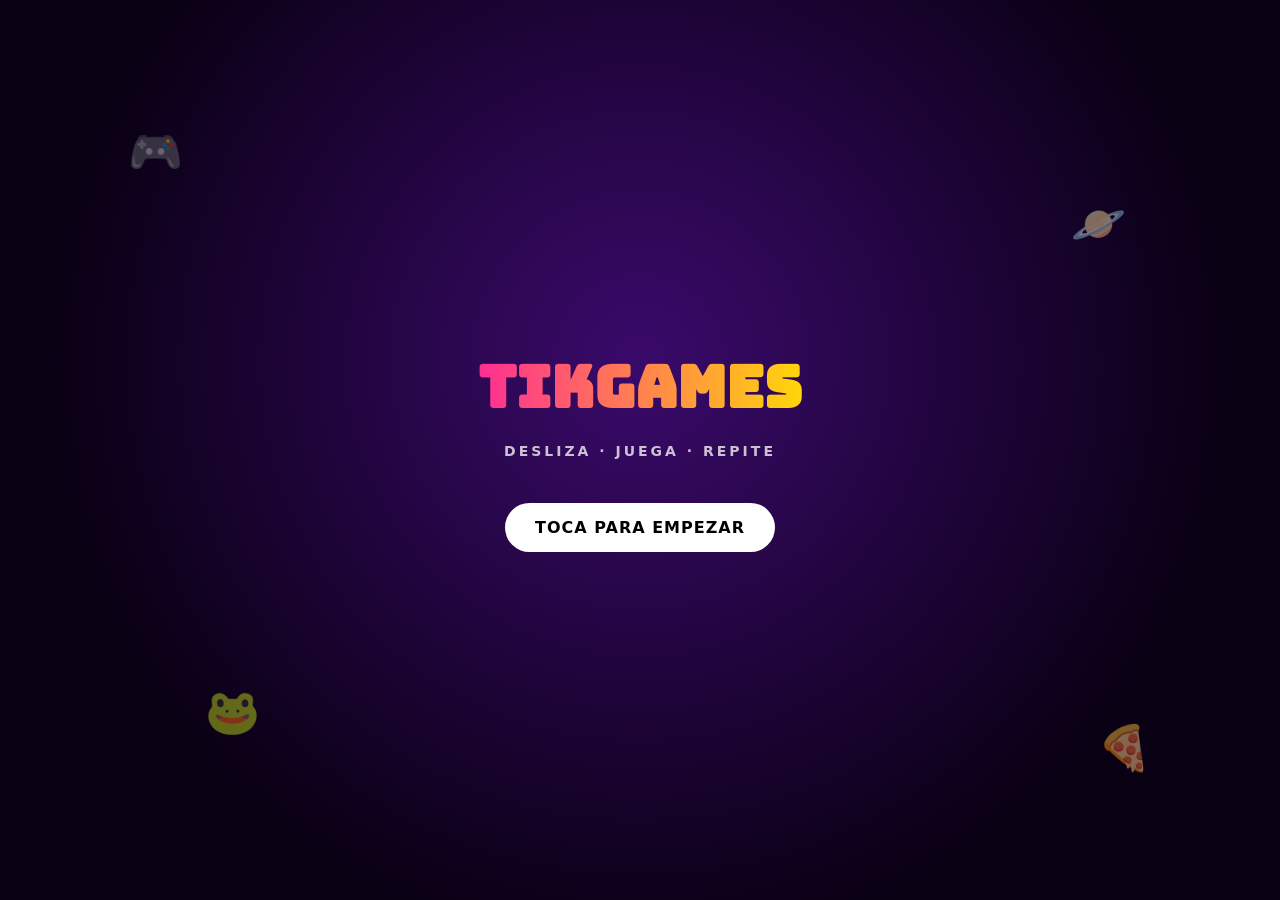
==== index.html @ 05e1e470 "TikGames: feed de 26 minijuegos con favoritos y música generativa Co-Authored-By: Claude Sonnet 5.5 " ====
<!doctype html>
<html lang="es">
<head>
<meta charset="utf-8">
<meta name="viewport" content="width=device-width,initial-scale=1,maximum-scale=1,user-scalable=no,viewport-fit=cover">
<meta name="theme-color" content="#000000">
<meta name="apple-mobile-web-app-capable" content="yes">
<meta name="mobile-web-app-capable" content="yes">
<title>TikGames</title>
<link rel="preconnect" href="https://fonts.googleapis.com">
<link rel="preconnect" href="https://fonts.gstatic.com" crossorigin>
<link href="https://fonts.googleapis.com/css2?family=Audiowide&family=Bangers&family=Black+Ops+One&family=Bowlby+One&family=Baloo+2:wght@800&family=Bungee&family=Caveat+Brush&family=Chewy&family=Cinzel:wght@900&family=Creepster&family=Dela+Gothic+One&family=Fredoka:wght@700&family=Lobster&family=Londrina+Solid:wght@900&family=Luckiest+Guy&family=Orbitron:wght@900&family=Pacifico&family=Patrick+Hand&family=Press+Start+2P&family=Righteous&family=Rye&family=Shrikhand&family=Silkscreen:wght@700&family=Sniglet:wght@800&family=Titan+One&family=VT323&family=Monoton&display=swap" rel="stylesheet">
<style>
*{box-sizing:border-box;margin:0;padding:0;-webkit-tap-highlight-color:transparent;-webkit-user-select:none;user-select:none;-webkit-touch-callout:none}
html,body{height:100%;background:#000;overflow:hidden;font-family:system-ui,-apple-system,"Segoe UI",sans-serif;color:#fff;overscroll-behavior:none}
#app{position:fixed;inset:0;display:flex;justify-content:center;background:#000}
#feed{width:100%;max-width:480px;height:100%;overflow-y:scroll;scroll-snap-type:y mandatory;scrollbar-width:none;overscroll-behavior:contain;position:relative}
#feed::-webkit-scrollbar{display:none}
#probe{position:fixed;top:0;left:0;visibility:hidden;padding-top:env(safe-area-inset-top);padding-bottom:env(safe-area-inset-bottom);pointer-events:none}
.card{position:relative;height:100%;width:100%;scroll-snap-align:start;scroll-snap-stop:always;overflow:hidden;background:linear-gradient(160deg,var(--c1),var(--c2))}
.poster{position:absolute;inset:0;z-index:0;display:flex;flex-direction:column;align-items:center;justify-content:center;gap:14px;background:radial-gradient(circle at 50% 42%,color-mix(in srgb,var(--ac) 35%,transparent),transparent 62%)}
.pe{font-size:128px;animation:float 3s ease-in-out infinite;filter:drop-shadow(0 8px 24px rgba(0,0,0,.4))}
.pt{font-family:var(--font);font-size:38px;color:#fff;text-shadow:0 0 26px var(--ac),0 4px 0 rgba(0,0,0,.3);text-align:center;padding:0 18px;line-height:1.1}
.ps{font-weight:800;opacity:.7;letter-spacing:2px;font-size:13px;text-transform:uppercase}
.stage{position:absolute;inset:0;z-index:1}
.hud{position:absolute;inset:0;z-index:3;pointer-events:none}
.score{position:absolute;top:calc(env(safe-area-inset-top) + 50px);left:16px;font-family:var(--font);font-size:42px;color:#fff;text-shadow:0 3px 0 rgba(0,0,0,.35),0 0 18px var(--ac);opacity:.92}
.score.pop{animation:pop .25s ease-out}
.hint{position:absolute;left:0;right:0;bottom:calc(env(safe-area-inset-bottom) + 100px);text-align:center;opacity:0;transition:opacity .4s}
.hint.on{opacity:1}
.hint span{display:inline-block;padding:9px 16px;border-radius:999px;background:rgba(0,0,0,.55);font-weight:800;font-size:15px;letter-spacing:.3px;animation:pulse 1.2s infinite}
.toast{position:absolute;left:0;right:0;top:34%;text-align:center;font-family:var(--font);font-size:26px;text-shadow:0 3px 10px #000a,0 0 16px var(--ac);opacity:0;transform:translateY(10px);transition:all .3s;padding:0 20px}
.toast.on{opacity:1;transform:none}
.intro{position:absolute;left:0;right:0;top:32%;z-index:4;text-align:center;font-family:var(--font);font-size:46px;line-height:1.05;padding:0 16px;color:#fff;text-shadow:0 0 22px var(--ac),0 5px 0 rgba(0,0,0,.35);opacity:0;pointer-events:none}
.card.active .intro{animation:intro 1.15s ease-out}
.over{position:absolute;inset:0;z-index:6;display:none;flex-direction:column;align-items:center;justify-content:center;gap:8px;background:rgba(0,0,0,.58);backdrop-filter:blur(3px);-webkit-backdrop-filter:blur(3px);text-align:center;font-family:var(--font);padding-bottom:70px}
.over.show{display:flex;animation:fade .3s}
.ot{font-size:34px;color:var(--ac);padding:0 14px;text-shadow:0 0 18px var(--ac)}
.os{font-size:92px;line-height:1}
.ob{opacity:.85;font-family:system-ui,sans-serif;font-weight:800;font-size:15px}
.or{margin-top:18px;padding:13px 24px;border-radius:999px;background:var(--ac);color:#000;font-family:system-ui,sans-serif;font-weight:900;font-size:15px;letter-spacing:.5px;animation:pulse 1s infinite}
.meta{position:absolute;left:0;right:0;bottom:0;z-index:7;padding:26px 16px calc(env(safe-area-inset-bottom) + 12px);display:flex;align-items:center;justify-content:space-between;background:linear-gradient(transparent,rgba(0,0,0,.65));pointer-events:none}
.meta b{display:block;font-size:17px;text-shadow:0 2px 6px #000}
.meta span{font-size:13px;opacity:.8;font-weight:700}
.heart{pointer-events:auto;width:54px;height:54px;border-radius:50%;border:0;background:rgba(255,255,255,.14);color:#fff;font-size:28px;line-height:54px;backdrop-filter:blur(6px);-webkit-backdrop-filter:blur(6px);cursor:pointer;transition:transform .15s}
.heart:active{transform:scale(.88)}
.heart.on{color:#ff2d55;background:rgba(255,45,85,.2);animation:beat .4s}
.fh{position:absolute;z-index:9;font-size:22px;color:#ff2d55;pointer-events:none;animation:fly .9s ease-out forwards}
#top{position:absolute;top:0;left:50%;transform:translateX(-50%);width:100%;max-width:480px;z-index:20;padding:calc(env(safe-area-inset-top) + 10px) 14px 6px;display:flex;align-items:center;justify-content:center;gap:22px;pointer-events:none}
#top button{pointer-events:auto;background:none;border:0;color:#fff;font:800 16px system-ui,sans-serif;opacity:.6;padding:6px 2px;text-shadow:0 2px 6px #000a;border-bottom:3px solid transparent;cursor:pointer}
#top button.on{opacity:1;border-color:#fff}
#top #mute{position:absolute;right:14px;top:calc(env(safe-area-inset-top) + 8px);opacity:.85;border:0;font-size:20px}
#splash{position:fixed;inset:0;z-index:50;display:flex;flex-direction:column;align-items:center;justify-content:center;gap:18px;background:radial-gradient(circle at 50% 40%,#3a0a6b,#0a0014 70%);cursor:pointer;transition:opacity .5s,transform .5s}
#splash.out{opacity:0;transform:scale(1.15);pointer-events:none}
#splash h1{font-family:'Bungee',Impact,sans-serif;font-size:58px;background:linear-gradient(90deg,#ff2e93,#ffd60a,#00f0ff,#ff2e93);background-size:300% 100%;-webkit-background-clip:text;background-clip:text;color:transparent;animation:shine 3s linear infinite}
#splash p{opacity:.75;font-weight:700;letter-spacing:3px;font-size:14px;text-transform:uppercase}
#splash .go{margin-top:26px;padding:15px 30px;border-radius:999px;background:#fff;color:#000;font-weight:900;letter-spacing:1px;animation:pulse 1s infinite}
#splash .em{position:absolute;font-size:44px;opacity:.5;animation:float 4s ease-in-out infinite}
#swipe{position:absolute;left:0;right:0;bottom:calc(env(safe-area-inset-bottom) + 96px);z-index:15;text-align:center;font-weight:800;pointer-events:none;opacity:0;transition:opacity .5s;max-width:480px;margin:auto;text-shadow:0 2px 8px #000}
#swipe.on{opacity:1;animation:bob 1.2s infinite}
.endcard{position:absolute;inset:0;display:flex;flex-direction:column;align-items:center;justify-content:center;gap:12px;text-align:center;padding:30px}
.endcard h2{font-family:'Bungee',sans-serif;font-size:30px}
.endcard button{margin-top:14px;padding:13px 24px;border-radius:999px;border:0;font-weight:900;font-size:15px;background:#fff;color:#000;cursor:pointer}
@keyframes float{50%{transform:translateY(-14px) rotate(4deg)}}
@keyframes pop{0%{transform:scale(1.45)}100%{transform:scale(1)}}
@keyframes pulse{50%{transform:scale(1.07)}}
@keyframes intro{0%{opacity:0;transform:scale(2.4) rotate(-4deg)}22%{opacity:1;transform:scale(1) rotate(0)}75%{opacity:1}100%{opacity:0;transform:scale(.92)}}
@keyframes fade{from{opacity:0}}
@keyframes beat{40%{transform:scale(1.35)}}
@keyframes fly{to{transform:translate(var(--dx),-130px) scale(1.5);opacity:0}}
@keyframes shine{to{background-position:300% 0}}
@keyframes bob{50%{transform:translateY(-10px)}}
</style>
</head>
<body>
<div id="probe"></div>
<div id="app">
  <div id="top"><button id="tab-all" class="on">Para ti</button><button id="tab-favs">Favoritos ♥</button><button id="mute">🔊</button></div>
  <div id="feed"></div>
  <div id="swipe">▲<br>desliza para otro juego</div>
</div>
<div id="splash">
  <span class="em" style="left:10%;top:14%">🎮</span><span class="em" style="right:12%;top:22%;animation-delay:-1s">🪐</span>
  <span class="em" style="left:16%;bottom:18%;animation-delay:-2s">🐸</span><span class="em" style="right:10%;bottom:14%;animation-delay:-3s">🍕</span>
  <h1>TikGames</h1><p>desliza · juega · repite</p><div class="go">TOCA PARA EMPEZAR</div>
</div>
<script>window.GAMES=[];window.def=function(g){GAMES.push(g)};</script>
<script src="js/audio.js"></script>
<script src="js/games/g1.js"></script>
<script src="js/games/g2.js"></script>
<script src="js/games/g3.js"></script>
<script src="js/games/g4.js"></script>
<script src="js/games/g5.js"></script>
<script src="js/core.js"></script>
</body>
</html>
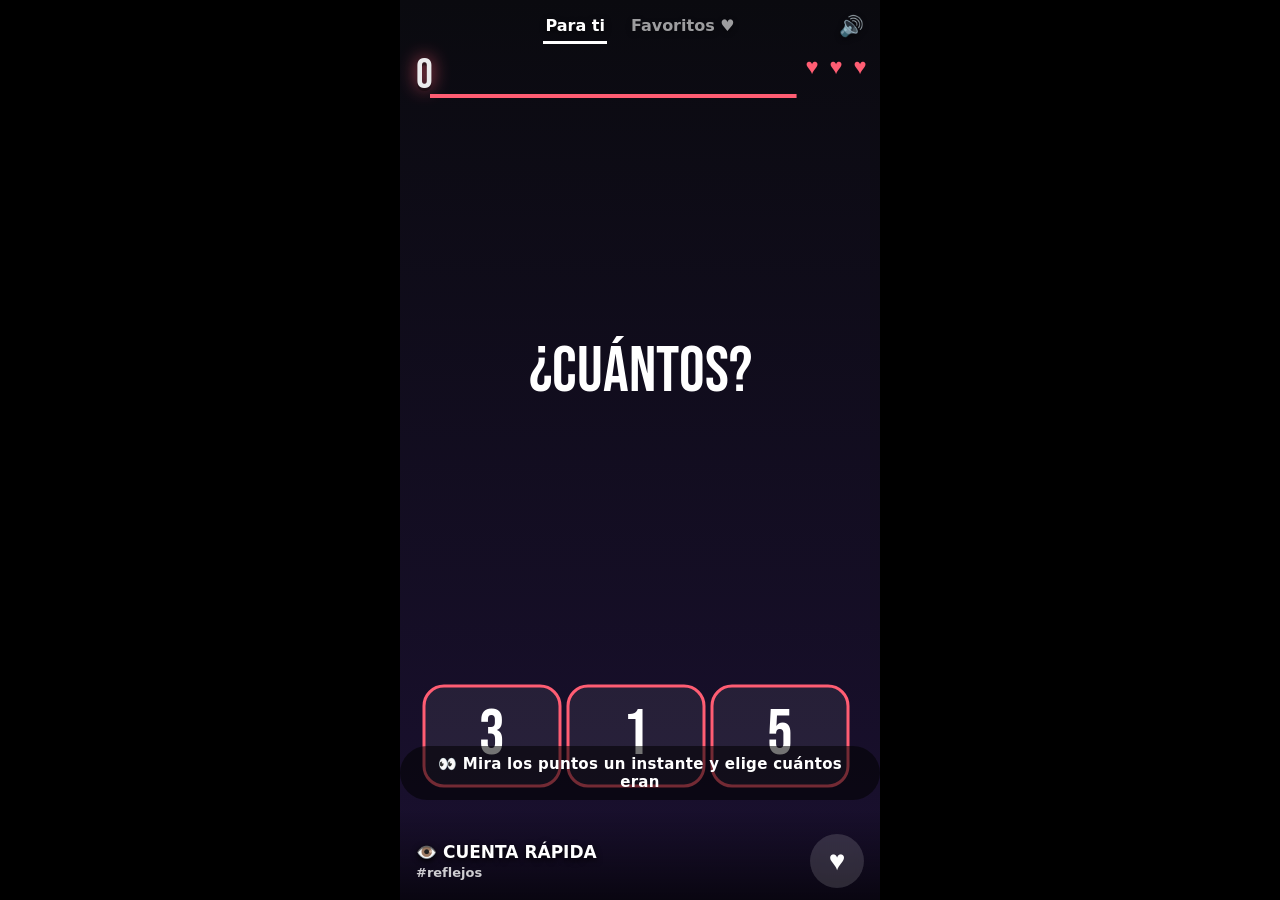
==== commit b59b1bbf: "TikGamesX: arranque inmediato con juego aleatorio, bucle infinito, 57 juegos y estilos variados Co-A" ====
--- a/index.html
+++ b/index.html
@@ -6,10 +6,10 @@
 <meta name="theme-color" content="#000000">
 <meta name="apple-mobile-web-app-capable" content="yes">
 <meta name="mobile-web-app-capable" content="yes">
-<title>TikGames</title>
+<title>TikGamesX</title>
 <link rel="preconnect" href="https://fonts.googleapis.com">
 <link rel="preconnect" href="https://fonts.gstatic.com" crossorigin>
-<link href="https://fonts.googleapis.com/css2?family=Audiowide&family=Bangers&family=Black+Ops+One&family=Bowlby+One&family=Baloo+2:wght@800&family=Bungee&family=Caveat+Brush&family=Chewy&family=Cinzel:wght@900&family=Creepster&family=Dela+Gothic+One&family=Fredoka:wght@700&family=Lobster&family=Londrina+Solid:wght@900&family=Luckiest+Guy&family=Orbitron:wght@900&family=Pacifico&family=Patrick+Hand&family=Press+Start+2P&family=Righteous&family=Rye&family=Shrikhand&family=Silkscreen:wght@700&family=Sniglet:wght@800&family=Titan+One&family=VT323&family=Monoton&display=swap" rel="stylesheet">
+<link href="https://fonts.googleapis.com/css2?family=Audiowide&family=Bangers&family=Black+Ops+One&family=Bowlby+One&family=Baloo+2:wght@800&family=Bungee&family=Caveat+Brush&family=Chewy&family=Cinzel:wght@900&family=Creepster&family=Dela+Gothic+One&family=Fredoka:wght@700&family=Lobster&family=Londrina+Solid:wght@900&family=Luckiest+Guy&family=Orbitron:wght@900&family=Pacifico&family=Patrick+Hand&family=Press+Start+2P&family=Righteous&family=Rye&family=Shrikhand&family=Silkscreen:wght@700&family=Sniglet:wght@800&family=Titan+One&family=VT323&family=Monoton&family=Archivo+Black&family=Space+Mono:wght@700&family=Abril+Fatface&family=Special+Elite&family=Bebas+Neue&family=Share+Tech+Mono&family=Rubik+Mono+One&family=Playfair+Display:wght@900&family=Permanent+Marker&display=swap" rel="stylesheet">
 <style>
 *{box-sizing:border-box;margin:0;padding:0;-webkit-tap-highlight-color:transparent;-webkit-user-select:none;user-select:none;-webkit-touch-callout:none}
 html,body{height:100%;background:#000;overflow:hidden;font-family:system-ui,-apple-system,"Segoe UI",sans-serif;color:#fff;overscroll-behavior:none}
@@ -50,17 +50,33 @@
 #top button{pointer-events:auto;background:none;border:0;color:#fff;font:800 16px system-ui,sans-serif;opacity:.6;padding:6px 2px;text-shadow:0 2px 6px #000a;border-bottom:3px solid transparent;cursor:pointer}
 #top button.on{opacity:1;border-color:#fff}
 #top #mute{position:absolute;right:14px;top:calc(env(safe-area-inset-top) + 8px);opacity:.85;border:0;font-size:20px}
-#splash{position:fixed;inset:0;z-index:50;display:flex;flex-direction:column;align-items:center;justify-content:center;gap:18px;background:radial-gradient(circle at 50% 40%,#3a0a6b,#0a0014 70%);cursor:pointer;transition:opacity .5s,transform .5s}
-#splash.out{opacity:0;transform:scale(1.15);pointer-events:none}
-#splash h1{font-family:'Bungee',Impact,sans-serif;font-size:58px;background:linear-gradient(90deg,#ff2e93,#ffd60a,#00f0ff,#ff2e93);background-size:300% 100%;-webkit-background-clip:text;background-clip:text;color:transparent;animation:shine 3s linear infinite}
-#splash p{opacity:.75;font-weight:700;letter-spacing:3px;font-size:14px;text-transform:uppercase}
-#splash .go{margin-top:26px;padding:15px 30px;border-radius:999px;background:#fff;color:#000;font-weight:900;letter-spacing:1px;animation:pulse 1s infinite}
-#splash .em{position:absolute;font-size:44px;opacity:.5;animation:float 4s ease-in-out infinite}
 #swipe{position:absolute;left:0;right:0;bottom:calc(env(safe-area-inset-bottom) + 96px);z-index:15;text-align:center;font-weight:800;pointer-events:none;opacity:0;transition:opacity .5s;max-width:480px;margin:auto;text-shadow:0 2px 8px #000}
 #swipe.on{opacity:1;animation:bob 1.2s infinite}
 .endcard{position:absolute;inset:0;display:flex;flex-direction:column;align-items:center;justify-content:center;gap:12px;text-align:center;padding:30px}
 .endcard h2{font-family:'Bungee',sans-serif;font-size:30px}
 .endcard button{margin-top:14px;padding:13px 24px;border-radius:999px;border:0;font-weight:900;font-size:15px;background:#fff;color:#000;cursor:pointer}
+.nx{margin-top:10px;font-family:system-ui,sans-serif;font-weight:800;font-size:13px;letter-spacing:.4px;opacity:.75}
+/* Skins: cambian el aspecto del HUD y de la pantalla de fin según la estética del juego */
+.sk-flat .score,.sk-flat .toast,.sk-flat .intro{text-shadow:3px 3px 0 rgba(0,0,0,.55)}
+.sk-flat .ot{text-shadow:3px 3px 0 rgba(0,0,0,.6)}
+.sk-flat .over{backdrop-filter:none;-webkit-backdrop-filter:none;background:rgba(0,0,0,.72)}
+.sk-flat .or{border-radius:0;animation:none;box-shadow:4px 4px 0 rgba(0,0,0,.6)}
+.sk-flat .meta{background:linear-gradient(transparent,rgba(0,0,0,.8))}
+.sk-flat .heart{border-radius:6px;backdrop-filter:none;-webkit-backdrop-filter:none}
+.sk-light .score{color:#16161d;text-shadow:0 2px 0 rgba(255,255,255,.55)}
+.sk-light .hint span{background:rgba(255,255,255,.82);color:#16161d}
+.sk-light .toast{color:#16161d;text-shadow:0 2px 0 rgba(255,255,255,.7)}
+.sk-light .intro{color:#16161d;text-shadow:0 4px 0 rgba(255,255,255,.65)}
+.sk-light .over{background:rgba(250,246,238,.82);backdrop-filter:none;-webkit-backdrop-filter:none;color:#16161d}
+.sk-light .ot{text-shadow:none;color:#16161d}
+.sk-light .or{color:#fff;mix-blend-mode:normal}
+.sk-light .meta{background:linear-gradient(transparent,rgba(255,255,255,.78))}
+.sk-light .meta b,.sk-light .meta span{color:#16161d;text-shadow:none}
+.sk-light .heart{background:rgba(0,0,0,.09);color:#16161d;backdrop-filter:none;-webkit-backdrop-filter:none}
+.sk-light .poster .pt{text-shadow:0 3px 0 rgba(255,255,255,.6);color:#16161d}
+#app.light #top button{color:#16161d;text-shadow:none}
+#app.light #top button.on{border-color:#16161d}
+#app.light #swipe{color:#16161d;text-shadow:none}
 @keyframes float{50%{transform:translateY(-14px) rotate(4deg)}}
 @keyframes pop{0%{transform:scale(1.45)}100%{transform:scale(1)}}
 @keyframes pulse{50%{transform:scale(1.07)}}
@@ -79,18 +95,21 @@
   <div id="feed"></div>
   <div id="swipe">▲<br>desliza para otro juego</div>
 </div>
-<div id="splash">
-  <span class="em" style="left:10%;top:14%">🎮</span><span class="em" style="right:12%;top:22%;animation-delay:-1s">🪐</span>
-  <span class="em" style="left:16%;bottom:18%;animation-delay:-2s">🐸</span><span class="em" style="right:10%;bottom:14%;animation-delay:-3s">🍕</span>
-  <h1>TikGames</h1><p>desliza · juega · repite</p><div class="go">TOCA PARA EMPEZAR</div>
-</div>
 <script>window.GAMES=[];window.def=function(g){GAMES.push(g)};</script>
 <script src="js/audio.js"></script>
+<script src="js/style.js"></script>
 <script src="js/games/g1.js"></script>
 <script src="js/games/g2.js"></script>
 <script src="js/games/g3.js"></script>
 <script src="js/games/g4.js"></script>
 <script src="js/games/g5.js"></script>
+<script src="js/games/g6.js"></script>
+<script src="js/games/g7.js"></script>
+<script src="js/games/g8.js"></script>
+<script src="js/games/g9.js"></script>
+<script src="js/games/g10.js"></script>
+<script src="js/games/g11.js"></script>
+<script src="js/games/g12.js"></script>
 <script src="js/core.js"></script>
 </body>
 </html>
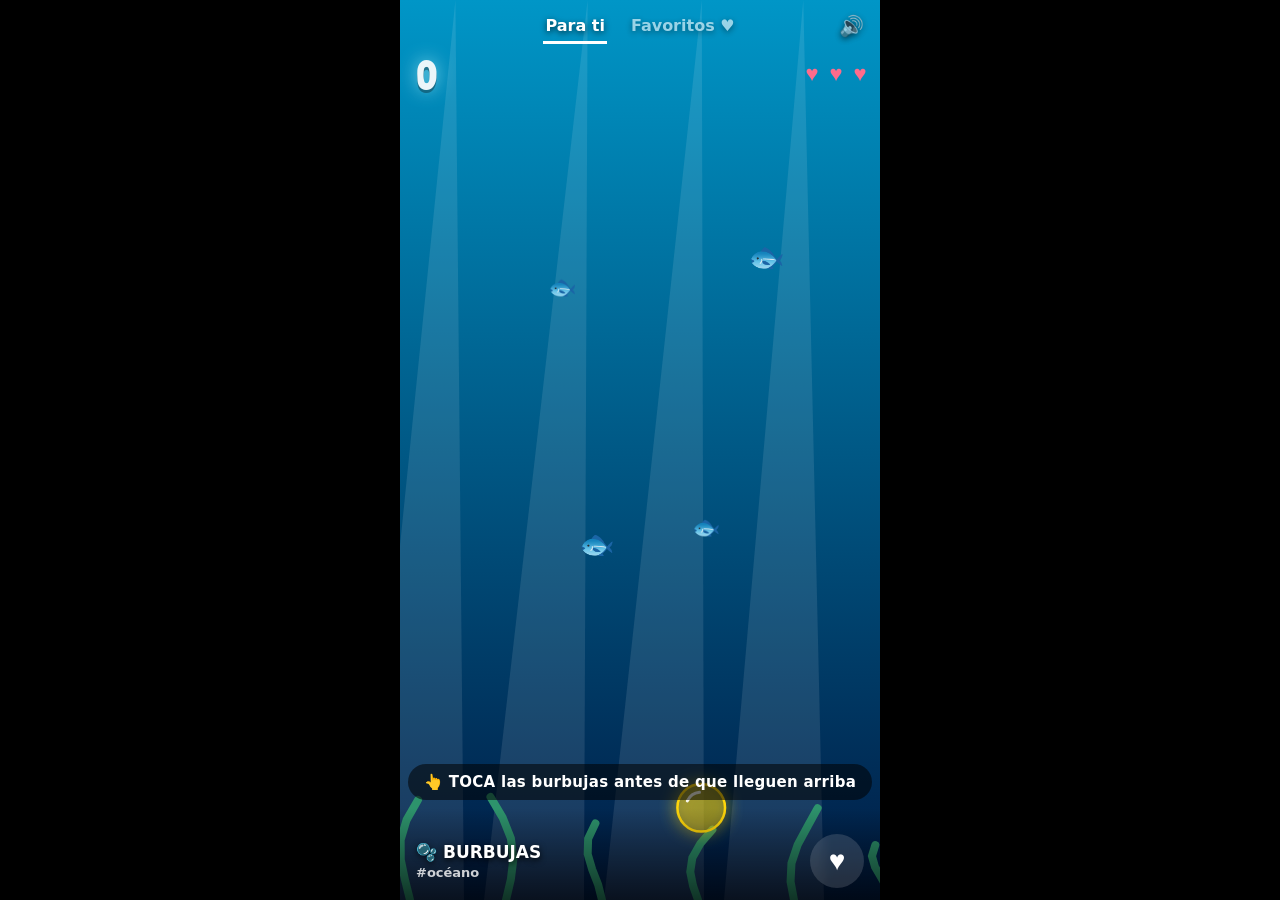
==== commit 299003c9: "17 juegos nuevos: pack 8 bits (7), mesa y lógica (4) y 6 juegos incrustados (Palabros, Nexo, Gatodok" ====
--- a/index.html
+++ b/index.html
@@ -57,6 +57,11 @@
 .endcard button{margin-top:14px;padding:13px 24px;border-radius:999px;border:0;font-weight:900;font-size:15px;background:#fff;color:#000;cursor:pointer}
 .nx{margin-top:10px;font-family:system-ui,sans-serif;font-weight:800;font-size:13px;letter-spacing:.4px;opacity:.75}
 /* Skins: cambian el aspecto del HUD y de la pantalla de fin según la estética del juego */
+.card.embed .hud .score,.card.embed .poster .ps{display:none}
+.card.embed .intro{top:18%}
+.eg{position:absolute;top:0;bottom:0;width:14px;z-index:2;touch-action:pan-y}.eg.l{left:0}.eg.r{right:0}
+.skipb{position:absolute;z-index:8;right:78px;bottom:calc(env(safe-area-inset-bottom) + 24px);height:34px;padding:0 14px;border-radius:17px;border:0;background:rgba(255,255,255,.16);color:#fff;font:800 13px system-ui,sans-serif;backdrop-filter:blur(6px);-webkit-backdrop-filter:blur(6px);cursor:pointer}
+.sk-light .skipb{background:rgba(0,0,0,.1);color:#16161d}
 .sk-flat .score,.sk-flat .toast,.sk-flat .intro{text-shadow:3px 3px 0 rgba(0,0,0,.55)}
 .sk-flat .ot{text-shadow:3px 3px 0 rgba(0,0,0,.6)}
 .sk-flat .over{backdrop-filter:none;-webkit-backdrop-filter:none;background:rgba(0,0,0,.72)}
@@ -110,6 +115,9 @@
 <script src="js/games/g10.js"></script>
 <script src="js/games/g11.js"></script>
 <script src="js/games/g12.js"></script>
+<script src="js/games/g13.js"></script>
+<script src="js/games/g14.js"></script>
+<script src="js/games/g15.js"></script>
 <script src="js/core.js"></script>
 </body>
 </html>
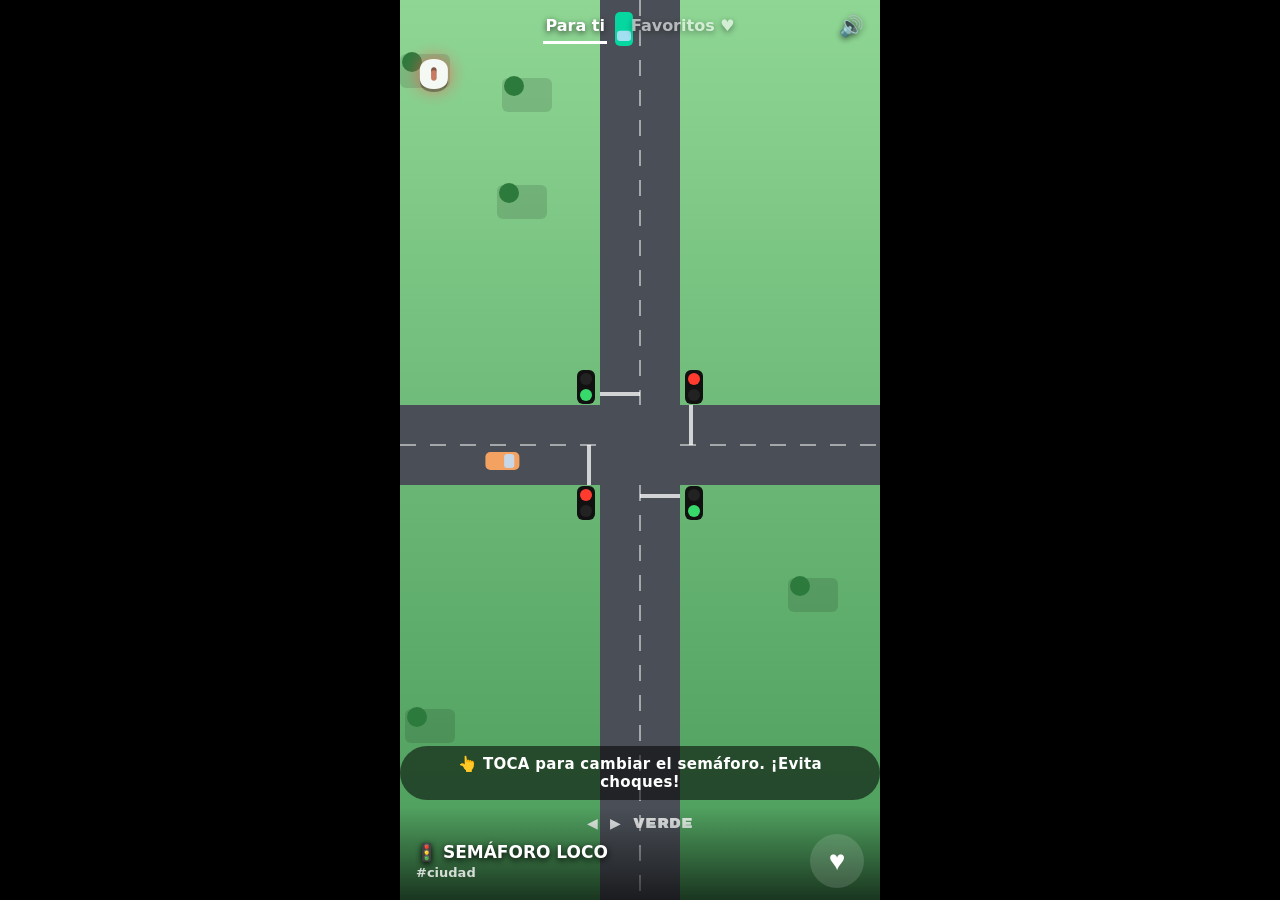
==== commit 987d3cc1: "Favicon de TikGamesX (SVG, PNG 32 y apple-touch-icon) Co-Authored-By: Claude Sonnet 5.5 <noreply@ant" ====
--- a/index.html
+++ b/index.html
@@ -7,6 +7,10 @@
 <meta name="apple-mobile-web-app-capable" content="yes">
 <meta name="mobile-web-app-capable" content="yes">
 <title>TikGamesX</title>
+<link rel="icon" href="favicon.svg" type="image/svg+xml">
+<link rel="icon" href="icon-32.png" sizes="32x32" type="image/png">
+<link rel="apple-touch-icon" href="icon-180.png">
+
 <link rel="preconnect" href="https://fonts.googleapis.com">
 <link rel="preconnect" href="https://fonts.gstatic.com" crossorigin>
 <link href="https://fonts.googleapis.com/css2?family=Audiowide&family=Bangers&family=Black+Ops+One&family=Bowlby+One&family=Baloo+2:wght@800&family=Bungee&family=Caveat+Brush&family=Chewy&family=Cinzel:wght@900&family=Creepster&family=Dela+Gothic+One&family=Fredoka:wght@700&family=Lobster&family=Londrina+Solid:wght@900&family=Luckiest+Guy&family=Orbitron:wght@900&family=Pacifico&family=Patrick+Hand&family=Press+Start+2P&family=Righteous&family=Rye&family=Shrikhand&family=Silkscreen:wght@700&family=Sniglet:wght@800&family=Titan+One&family=VT323&family=Monoton&family=Archivo+Black&family=Space+Mono:wght@700&family=Abril+Fatface&family=Special+Elite&family=Bebas+Neue&family=Share+Tech+Mono&family=Rubik+Mono+One&family=Playfair+Display:wght@900&family=Permanent+Marker&display=swap" rel="stylesheet">
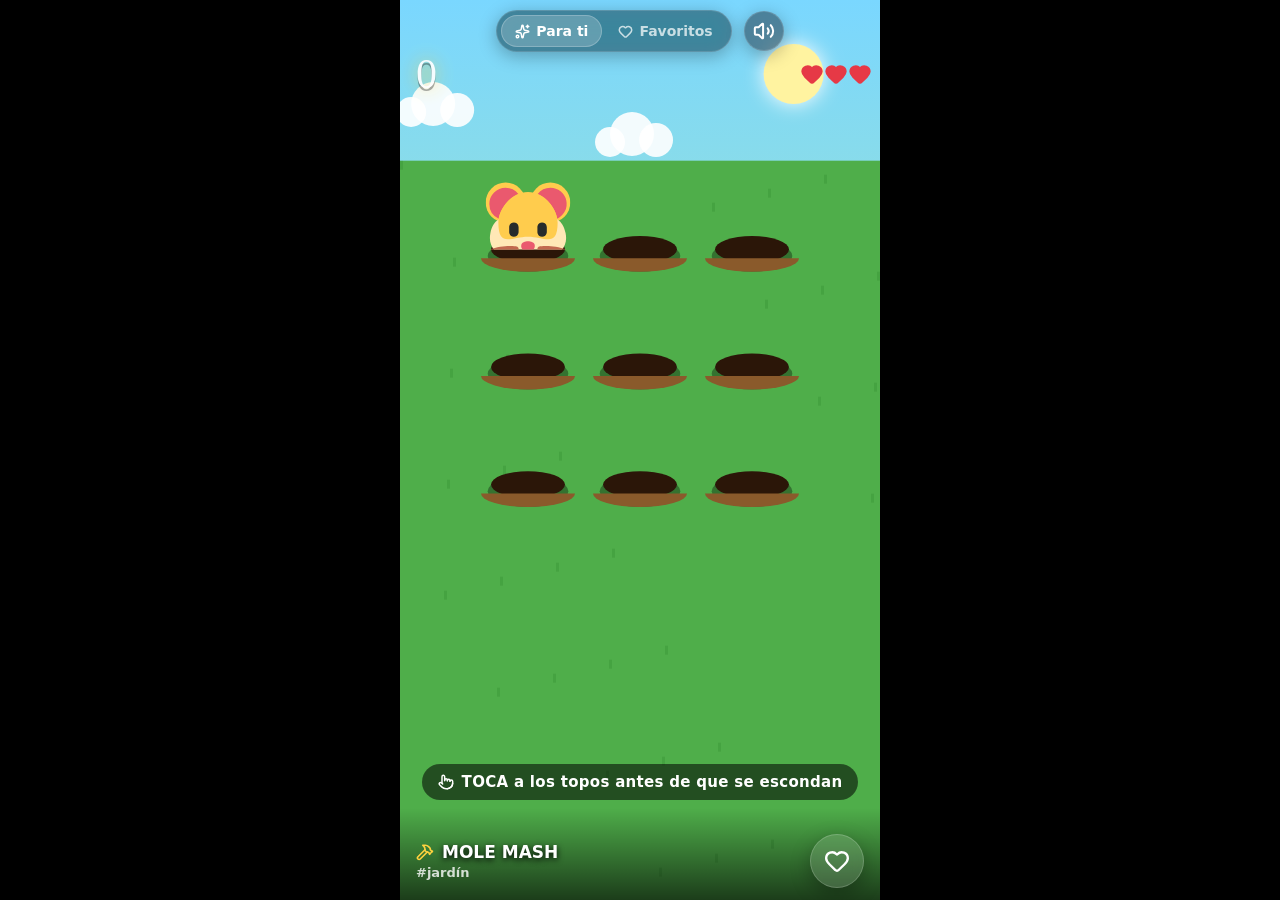
==== commit cba01ac2: "Iconos Lucide/Twemoji, botones currados y 6 clásicos arcade (80 juegos) Co-Authored-By: Claude Sonne" ====
--- a/index.html
+++ b/index.html
@@ -61,6 +61,38 @@
 .endcard button{margin-top:14px;padding:13px 24px;border-radius:999px;border:0;font-weight:900;font-size:15px;background:#fff;color:#000;cursor:pointer}
 .nx{margin-top:10px;font-family:system-ui,sans-serif;font-weight:800;font-size:13px;letter-spacing:.4px;opacity:.75}
 /* Skins: cambian el aspecto del HUD y de la pantalla de fin según la estética del juego */
+.ic{display:inline-block;vertical-align:-.2em;flex:none}
+.pe{color:var(--ac)}.pe .ic{filter:drop-shadow(0 0 14px color-mix(in srgb,var(--ac) 55%,transparent))}
+.meta b{display:flex;align-items:center;gap:8px}.meta b .mi{display:inline-flex;color:var(--ac)}.sk-light .meta b .mi{color:#16161d}
+.hint span{display:inline-flex;align-items:center;gap:8px}
+.ob .ic{vertical-align:-.15em;margin-right:2px}
+.eic{color:#fff;opacity:.9;margin-bottom:6px}.eic .ic{display:block;margin:0 auto}
+.skipb{display:inline-flex;align-items:center;gap:6px}
+#top #mute{display:flex;align-items:center;justify-content:center;width:34px;height:34px;padding:0;color:#fff}
+
+/* botones */
+#top{gap:10px!important}
+#top .seg{pointer-events:auto;display:flex;gap:2px;padding:4px;border-radius:999px;background:rgba(10,10,20,.42);border:1px solid rgba(255,255,255,.14);backdrop-filter:blur(10px) saturate(1.4);-webkit-backdrop-filter:blur(10px) saturate(1.4);box-shadow:0 4px 18px rgba(0,0,0,.28)}
+#top .seg button{display:flex;align-items:center;gap:6px;padding:8px 14px;border-radius:999px;border:0;background:transparent;opacity:.72;font:800 14px system-ui,sans-serif;text-shadow:none;transition:background .2s,opacity .2s,transform .12s}
+#top .seg button:active{transform:scale(.95)}
+#top .seg button.on{opacity:1;background:rgba(255,255,255,.2);box-shadow:inset 0 0 0 1px rgba(255,255,255,.22);border-color:transparent}
+#top .seg .cn{font-style:normal;font-size:11px;background:#ff3d6e;color:#fff;border-radius:9px;padding:1px 6px;margin-left:1px}
+#top #mute{position:static!important;margin-left:2px;width:40px;height:40px;border-radius:50%;background:rgba(10,10,20,.42);border:1px solid rgba(255,255,255,.14);backdrop-filter:blur(10px);-webkit-backdrop-filter:blur(10px);box-shadow:0 4px 18px rgba(0,0,0,.28);opacity:1;transition:transform .12s}
+#top #mute:active{transform:scale(.9)}
+#app.light #top .seg,#app.light #top #mute{background:rgba(255,255,255,.6);border-color:rgba(0,0,0,.08);box-shadow:0 4px 14px rgba(0,0,0,.12)}
+#app.light #top .seg button.on{background:rgba(0,0,0,.09);box-shadow:inset 0 0 0 1px rgba(0,0,0,.1)}
+#app.light #top #mute{color:#16161d}
+.heart{display:flex;align-items:center;justify-content:center;border:1px solid rgba(255,255,255,.18)!important;font-size:0;box-shadow:0 6px 20px rgba(0,0,0,.3)}
+.heart svg{transition:fill .2s,stroke .2s,transform .2s}
+.heart.on{color:#ff3d6e;background:rgba(255,61,110,.18);border-color:rgba(255,61,110,.5)!important}
+.heart.on svg{fill:#ff3d6e;stroke:#ff3d6e}
+.fh{display:flex}
+.or{display:inline-flex;align-items:center;gap:9px;background:linear-gradient(180deg,color-mix(in srgb,var(--ac) 82%,#fff),var(--ac))!important;box-shadow:0 5px 0 color-mix(in srgb,var(--ac) 55%,#000),0 10px 24px rgba(0,0,0,.35);border:1px solid rgba(255,255,255,.35)}
+.or .ic{animation:none}
+.sk-flat .or{box-shadow:4px 4px 0 rgba(0,0,0,.6)!important;border:0}
+.skipb{background:linear-gradient(135deg,rgba(255,255,255,.26),rgba(255,255,255,.08));border:1px solid rgba(255,255,255,.22);box-shadow:0 6px 18px rgba(0,0,0,.25)}
+.sk-light .skipb{background:rgba(255,255,255,.65);border-color:rgba(0,0,0,.08)}
+.endcard button{display:inline-flex;align-items:center;gap:8px}
 .card.embed .hud .score,.card.embed .poster .ps{display:none}
 .card.embed .intro{top:18%}
 .eg{position:absolute;top:0;bottom:0;width:14px;z-index:2;touch-action:pan-y}.eg.l{left:0}.eg.r{right:0}
@@ -100,11 +132,12 @@
 <body>
 <div id="probe"></div>
 <div id="app">
-  <div id="top"><button id="tab-all" class="on">Para ti</button><button id="tab-favs">Favoritos ♥</button><button id="mute">🔊</button></div>
+  <div id="top"><div class="seg"><button id="tab-all" class="on">Para ti</button><button id="tab-favs">Favoritos</button></div><button id="mute"></button></div>
   <div id="feed"></div>
   <div id="swipe">▲<br>desliza para otro juego</div>
 </div>
 <script>window.GAMES=[];window.def=function(g){GAMES.push(g)};</script>
+<script src="js/icons.js"></script>
 <script src="js/audio.js"></script>
 <script src="js/style.js"></script>
 <script src="js/games/g1.js"></script>
@@ -122,6 +155,7 @@
 <script src="js/games/g13.js"></script>
 <script src="js/games/g14.js"></script>
 <script src="js/games/g15.js"></script>
+<script src="js/games/g16.js"></script>
 <script src="js/core.js"></script>
 </body>
 </html>
